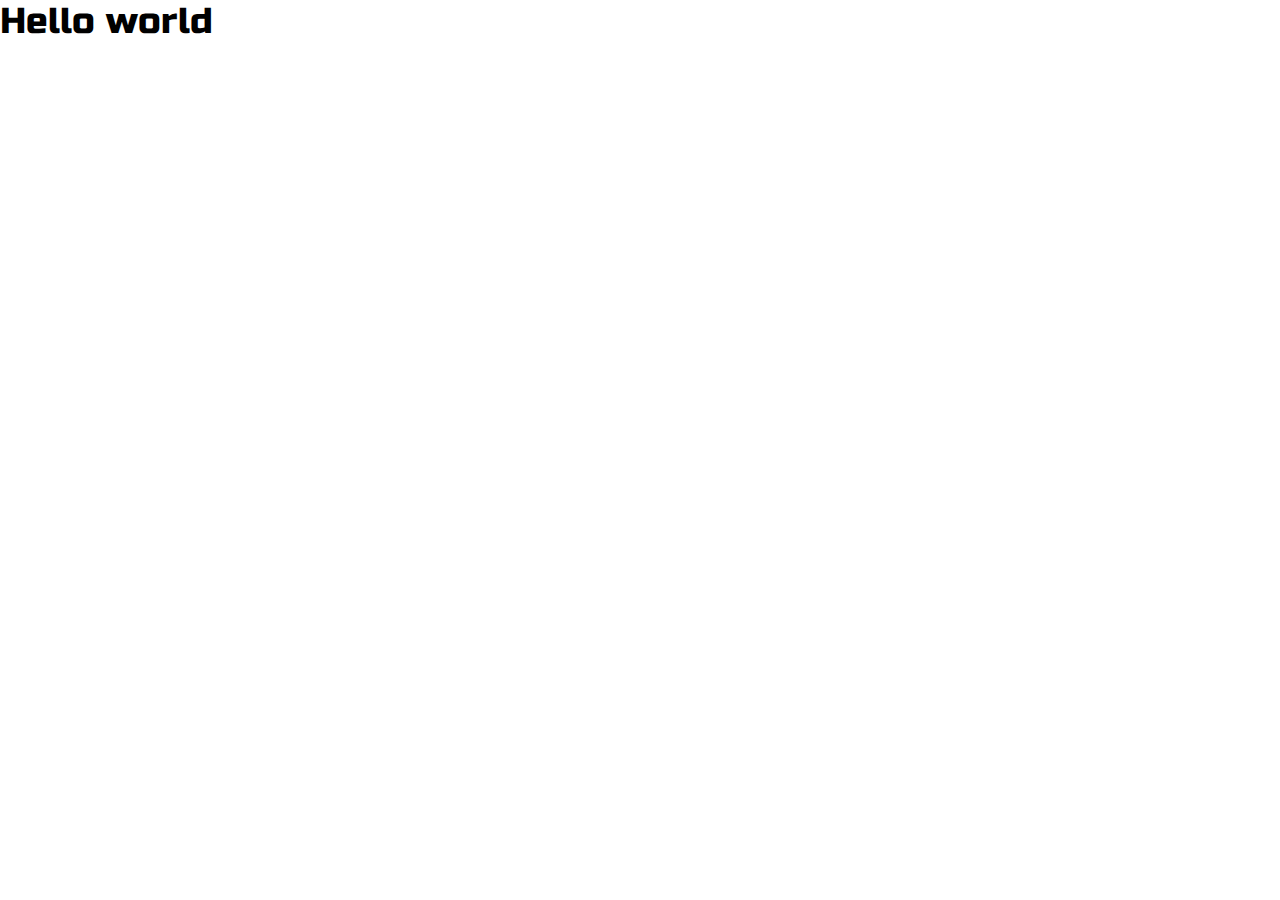
==== index.html @ 77eac15f "jdkdudj" ====
<!DOCTYPE html>
<html lang="es">

<head>
    <meta charset="UTF-8">
    <meta name="viewport"
        content="width=device-width, user-scalable=no, initial-scale=1.0, maximum-scale=1.0, minimum-scale=1.0">
    <link rel="stylesheet" href="./icon/css/fontello.css">
    <link rel="stylesheet" href="./style.css">
    
    <link rel="shortcut icon" href="./Imagenes/favicon.png">
    <link href="https://fonts.googleapis.com/css2?family=Russo+One&display=swap" rel="stylesheet">
    <title>Escritura Creativa</title>
    

</head>

<body>
<h1> Hello world </h1>
</body>
</html>
---- style.css ----
* {
    margin: 0;
    padding: 0;
    box-sizing: border-box;
    font-family: 'Russo One', sans-serif;

}
html {
    font-size: 18px;
    
}


h1 {
  font-weight: 500;
}
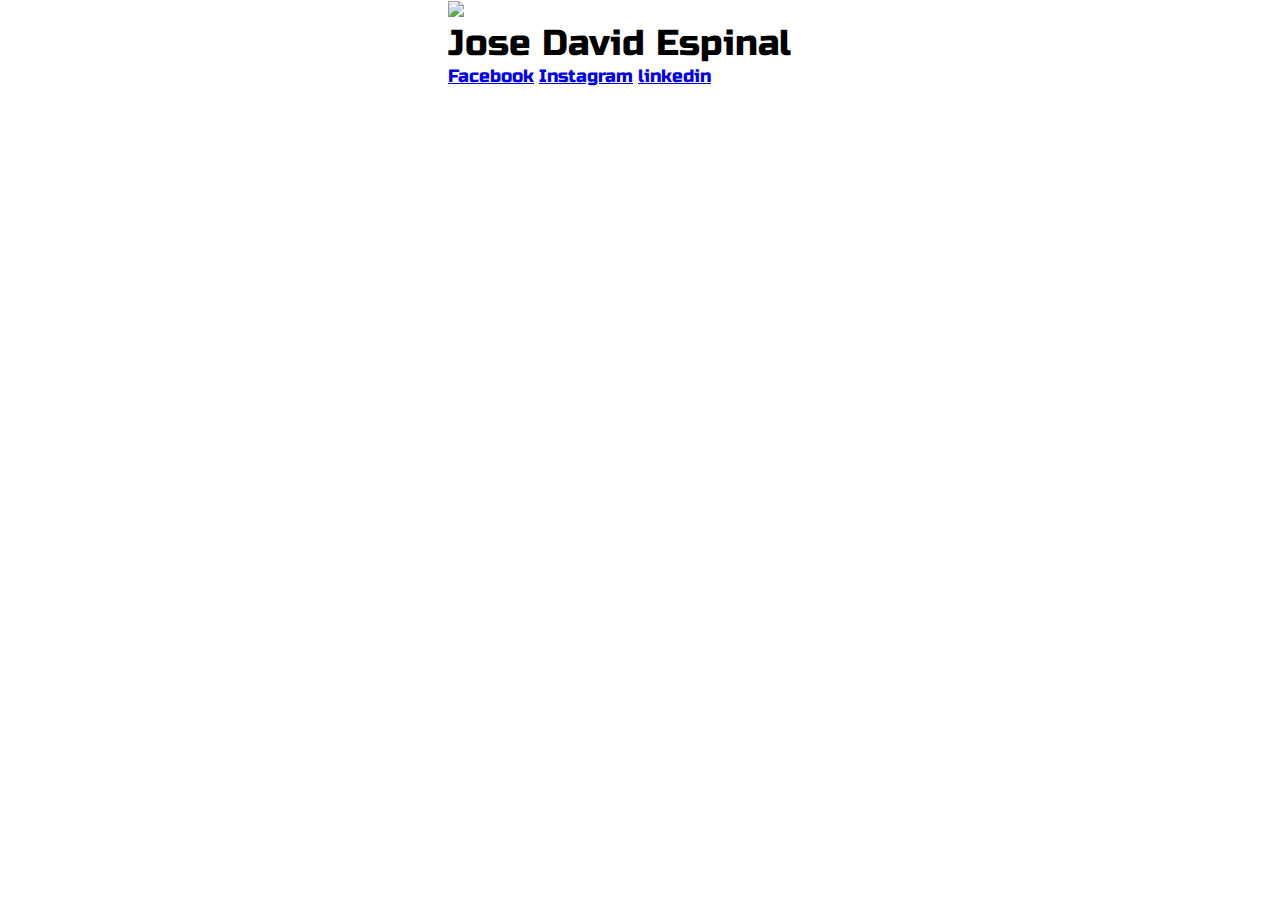
==== commit f5455724: "si" ====
--- a/index.html
+++ b/index.html
@@ -16,6 +16,15 @@
 </head>
 
 <body>
-<h1> Hello world </h1>
+<div class="content">
+<img src="https://mundomagico.com.co/cdn/shop/files/AZUL_7_11zon_1800x.webp?v=1725738763">
+<h1> Jose David Espinal </h1>
+<div class="redes">
+    <a href="facebook">Facebook</a>
+    <a href="instagram">Instagram</a>
+    <a href="linkedIn">linkedin</a>
+</div>
+</div>
+
 </body>
 </html>--- a/style.css
+++ b/style.css
@@ -15,3 +15,7 @@
   font-weight: 500;
 }
 
+.content {
+	margin: 0 auto;
+	width: 30%;
+}
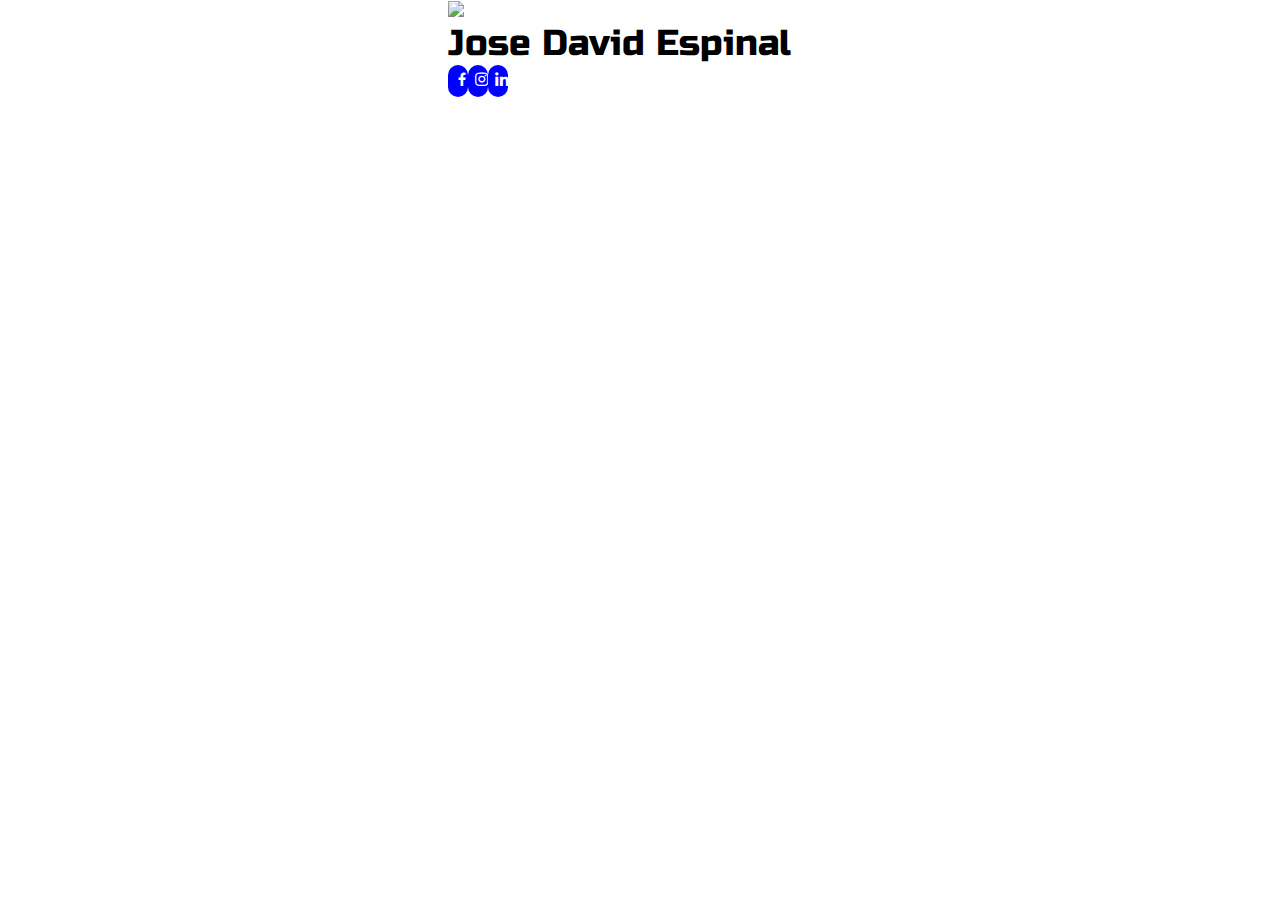
==== commit 285ad282: "stilos en progreso" ====
--- a/index.html
+++ b/index.html
@@ -5,10 +5,8 @@
     <meta charset="UTF-8">
     <meta name="viewport"
         content="width=device-width, user-scalable=no, initial-scale=1.0, maximum-scale=1.0, minimum-scale=1.0">
-    <link rel="stylesheet" href="./icon/css/fontello.css">
     <link rel="stylesheet" href="./style.css">
-    
-    <link rel="shortcut icon" href="./Imagenes/favicon.png">
+    <link href='https://unpkg.com/boxicons@2.1.4/css/boxicons.min.css' rel='stylesheet'>
     <link href="https://fonts.googleapis.com/css2?family=Russo+One&display=swap" rel="stylesheet">
     <title>Escritura Creativa</title>
     
@@ -20,9 +18,9 @@
 <img src="https://mundomagico.com.co/cdn/shop/files/AZUL_7_11zon_1800x.webp?v=1725738763">
 <h1> Jose David Espinal </h1>
 <div class="redes">
-    <a href="facebook">Facebook</a>
-    <a href="instagram">Instagram</a>
-    <a href="linkedIn">linkedin</a>
+    <a href="facebook"><i class='bx bxl-facebook'></i></a>
+    <a href="instagram"><i class='bx bxl-instagram'></i></a>
+    <a href="linkedIn"><i class='bx bxl-linkedin'></i></a>
 </div>
 </div>
 
--- a/style.css
+++ b/style.css
@@ -9,7 +9,10 @@
     font-size: 18px;
     
 }
+img {
+  width: 100%;
 
+}
 
 h1 {
   font-weight: 500;
@@ -19,3 +22,23 @@
 	margin: 0 auto;
 	width: 30%;
 }
+
+.redes {
+	display: flex;
+	width: 100%;
+
+}
+
+.redes a {
+	padding: 5px 5px;
+	border-radius: 10px;
+	background: blue;
+	text-decoration: none;
+}
+
+.redes a i {
+	color: white;
+	width: 10px;
+	heigth: 10px;
+	
+}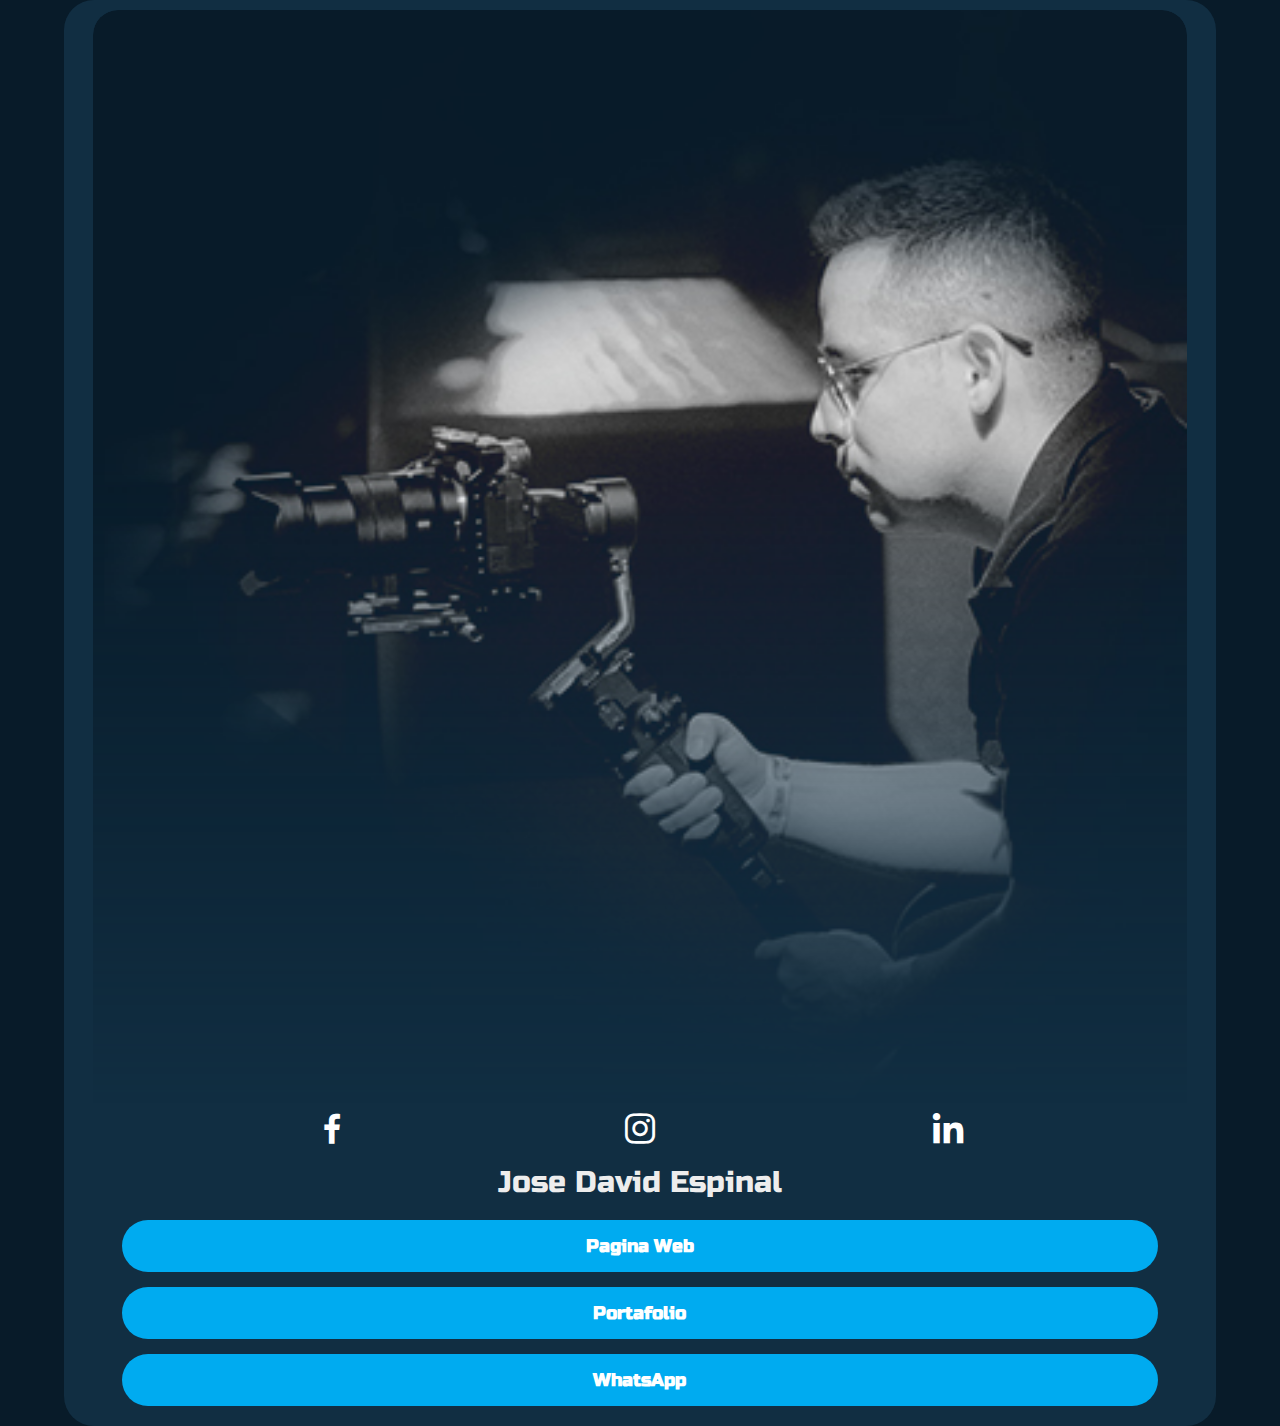
==== commit 3edabe63: "version 1.0" ====
--- a/index.html
+++ b/index.html
@@ -8,19 +8,24 @@
     <link rel="stylesheet" href="./style.css">
     <link href='https://unpkg.com/boxicons@2.1.4/css/boxicons.min.css' rel='stylesheet'>
     <link href="https://fonts.googleapis.com/css2?family=Russo+One&display=swap" rel="stylesheet">
-    <title>Escritura Creativa</title>
+    <title>Redes Jose David Espinal</title>
     
 
 </head>
 
 <body>
 <div class="content">
-<img src="https://mundomagico.com.co/cdn/shop/files/AZUL_7_11zon_1800x.webp?v=1725738763">
-<h1> Jose David Espinal </h1>
+<img src="/images/about.jpg">
 <div class="redes">
-    <a href="facebook"><i class='bx bxl-facebook'></i></a>
-    <a href="instagram"><i class='bx bxl-instagram'></i></a>
-    <a href="linkedIn"><i class='bx bxl-linkedin'></i></a>
+    <a href="https://www.facebook.com/share/1DHUbuc1K4/?mibextid=wwXIfr"><i class='bx bxl-facebook'></i></a>
+    <a href="https://www.instagram.com/josedavid_ec"><i class='bx bxl-instagram'></i></a>
+    <a href="https://www.linkedin.com/in/josedavidec"><i class='bx bxl-linkedin'></i></a>
+</div>
+<h1>Jose David Espinal</h1>
+<div class="links">
+    <a href="https://josedavidec.com"><h2>Pagina Web</h2></a>
+    <a href="https://josedavidec.com/portafolio"><h2>Portafolio</h2></a>
+    <a href="https://wa.me/573128225056"><h2>WhatsApp</h2></a>
 </div>
 </div>
 
--- a/style.css
+++ b/style.css
@@ -5,40 +5,93 @@
     font-family: 'Russo One', sans-serif;
 
 }
+
+:root {
+    --bg-color: #081b29;
+    --second-bg-color: #112e42;
+    --text-color: #ededed;
+    --main-color: #00abf0;
+}
+
 html {
     font-size: 18px;
     
 }
+
+body {
+    background: var(--bg-color);
+}
+
 img {
-  width: 100%;
-
+  width: 95%;
+  margin: 0 auto;
+  display: block;
+  border-radius: 25px 25px 0 0;
+  margin-top: 10px;
+   -webkit-mask-image: linear-gradient(to top, rgba(0, 0, 0, 0) 0%, rgba(0, 0, 0, 1) 60%);
+    mask-image: linear-gradient(to top, rgba(0, 0, 0, 0) 0%, rgba(0, 0, 0, 1) 60%);
 }
 
 h1 {
+  color: var(--text-color);
+  margin-top: 10px;
+  margin-bottom: 20px;
   font-weight: 500;
+  font-size: 30px;
+  text-align: center;
 }
 
 .content {
 	margin: 0 auto;
-	width: 30%;
+	width: 90%;
+	background: var(--second-bg-color);
+	border-radius: 30px;
+	overflow: hidden;
 }
 
 .redes {
 	display: flex;
 	width: 100%;
+	gap: 15px;
+	justify-content: space-evenly;
 
 }
 
 .redes a {
-	padding: 5px 5px;
-	border-radius: 10px;
-	background: blue;
-	text-decoration: none;
+    display: flex;
+    align-items: center;
+    justify-content: center; /* Centra el contenido del enlace */
+    padding: 10px;
+    border-radius: 50px;
+    text-decoration: none;
+    width: 50px; /* Ajusta según el tamaño deseado */
+    height: 50px;
 }
 
 .redes a i {
-	color: white;
-	width: 10px;
-	heigth: 10px;
-	
+    color: white;
+    font-size: 40px; /* Ajusta el tamaño del ícono */
+}
+
+.links {
+    margin: 0 auto;
+    display: flex;
+    flex-direction: column;
+    width: 90%;
+    gap: 15px;
+    margin-bottom: 20px;
+    
+}
+
+.links a {
+    padding: 15px;
+    text-decoration: none;
+    background: var(--main-color);
+    border-radius: 50px;
+} 
+
+.links a h2 {
+    text-align: center;
+    color: white;
+    font-size: 18px;
 }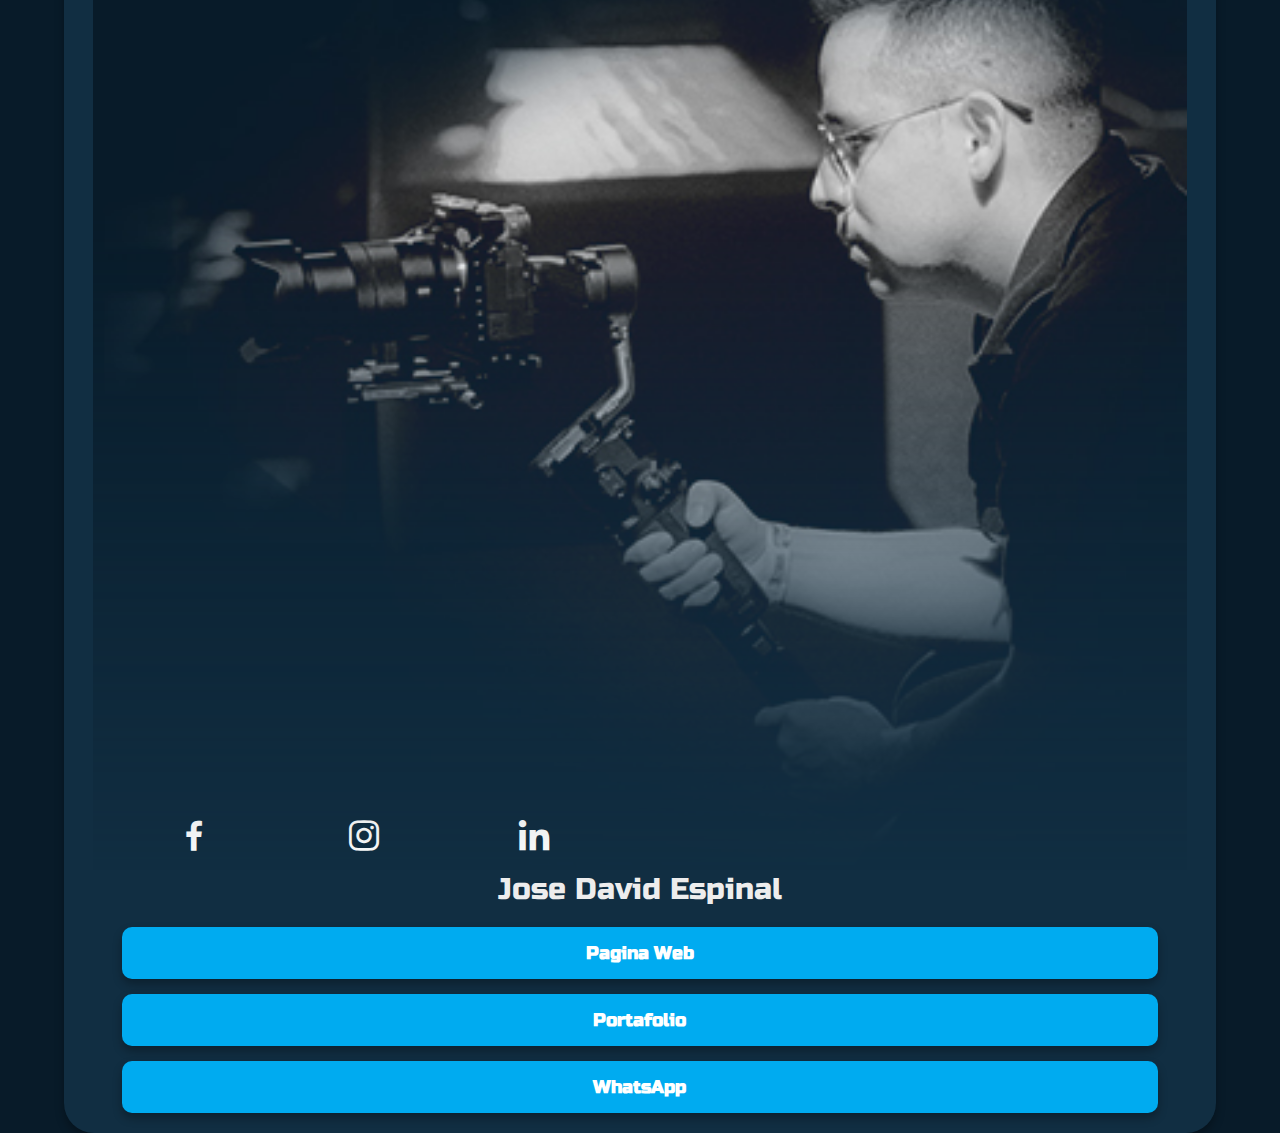
==== commit 254e0129: "1.5" ====
--- a/index.html
+++ b/index.html
@@ -5,6 +5,7 @@
     <meta charset="UTF-8">
     <meta name="viewport"
         content="width=device-width, user-scalable=no, initial-scale=1.0, maximum-scale=1.0, minimum-scale=1.0">
+ <meta name="description" content="Página de redes y contacto de Jose David Espinal. Conoce mi portafolio, sitio web y formas de contacto.">
     <link rel="stylesheet" href="./style.css">
     <link href='https://unpkg.com/boxicons@2.1.4/css/boxicons.min.css' rel='stylesheet'>
     <link href="https://fonts.googleapis.com/css2?family=Russo+One&display=swap" rel="stylesheet">
--- a/style.css
+++ b/style.css
@@ -20,7 +20,12 @@
 
 body {
     background: var(--bg-color);
+    display: grid;
+    place-items: center;
+    height: 100vh;
+    
 }
+
 
 img {
   width: 95%;
@@ -42,18 +47,23 @@
 }
 
 .content {
+    margin-top: 10px;
 	margin: 0 auto;
 	width: 90%;
 	background: var(--second-bg-color);
 	border-radius: 30px;
 	overflow: hidden;
+    box-shadow: 0 5px 10px rgba(0, 0, 0, 0.3); /* Sombra abajo */
+    transition: transform 0.2s, box-shadow 0.2s; /* Efecto suave */
 }
 
 .redes {
+    margin-top: -60px;
 	display: flex;
 	width: 100%;
 	gap: 15px;
 	justify-content: space-evenly;
+	max-width: 600px;
 
 }
 
@@ -66,6 +76,11 @@
     text-decoration: none;
     width: 50px; /* Ajusta según el tamaño deseado */
     height: 50px;
+}
+
+.redes a:hover {
+    transform: scale(1.05);
+    transition: transform 0.2s;
 }
 
 .redes a i {
@@ -87,8 +102,15 @@
     padding: 15px;
     text-decoration: none;
     background: var(--main-color);
-    border-radius: 50px;
-} 
+    border-radius: 10px;
+    box-shadow: 0 5px 10px rgba(0, 0, 0, 0.3); /* Sombra abajo */
+    transition: transform 0.2s, box-shadow 0.2s; /* Efecto suave */
+}
+
+.links a:hover {
+    transform: translateY(-2px); /* Eleva un poco el botón */
+    box-shadow: 0 8px 15px rgba(0, 0, 0, 0.4); /* Sombra más intensa */
+}
 
 .links a h2 {
     text-align: center;
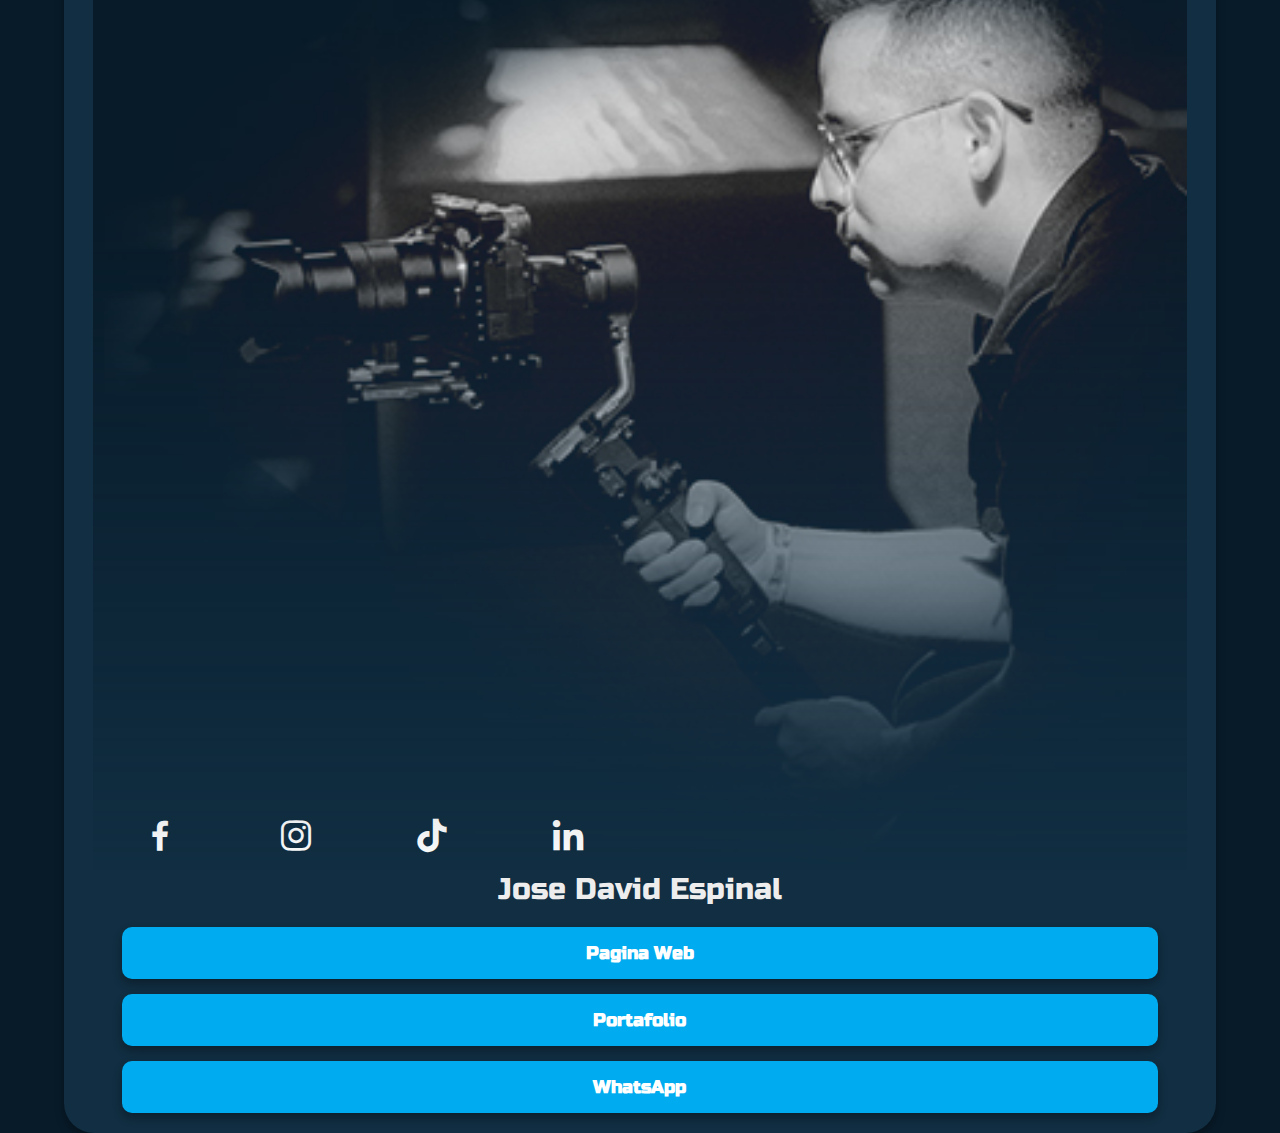
==== commit 1dad79af: "versión 1.6" ====
--- a/index.html
+++ b/index.html
@@ -20,7 +20,9 @@
 <div class="redes">
     <a href="https://www.facebook.com/share/1DHUbuc1K4/?mibextid=wwXIfr"><i class='bx bxl-facebook'></i></a>
     <a href="https://www.instagram.com/josedavid_ec"><i class='bx bxl-instagram'></i></a>
+    <a href="https://www.tiktok.com/@josedavid_ec"><i class='bx bxl-tiktok'></i></a>
     <a href="https://www.linkedin.com/in/josedavidec"><i class='bx bxl-linkedin'></i></a>
+    
 </div>
 <h1>Jose David Espinal</h1>
 <div class="links">
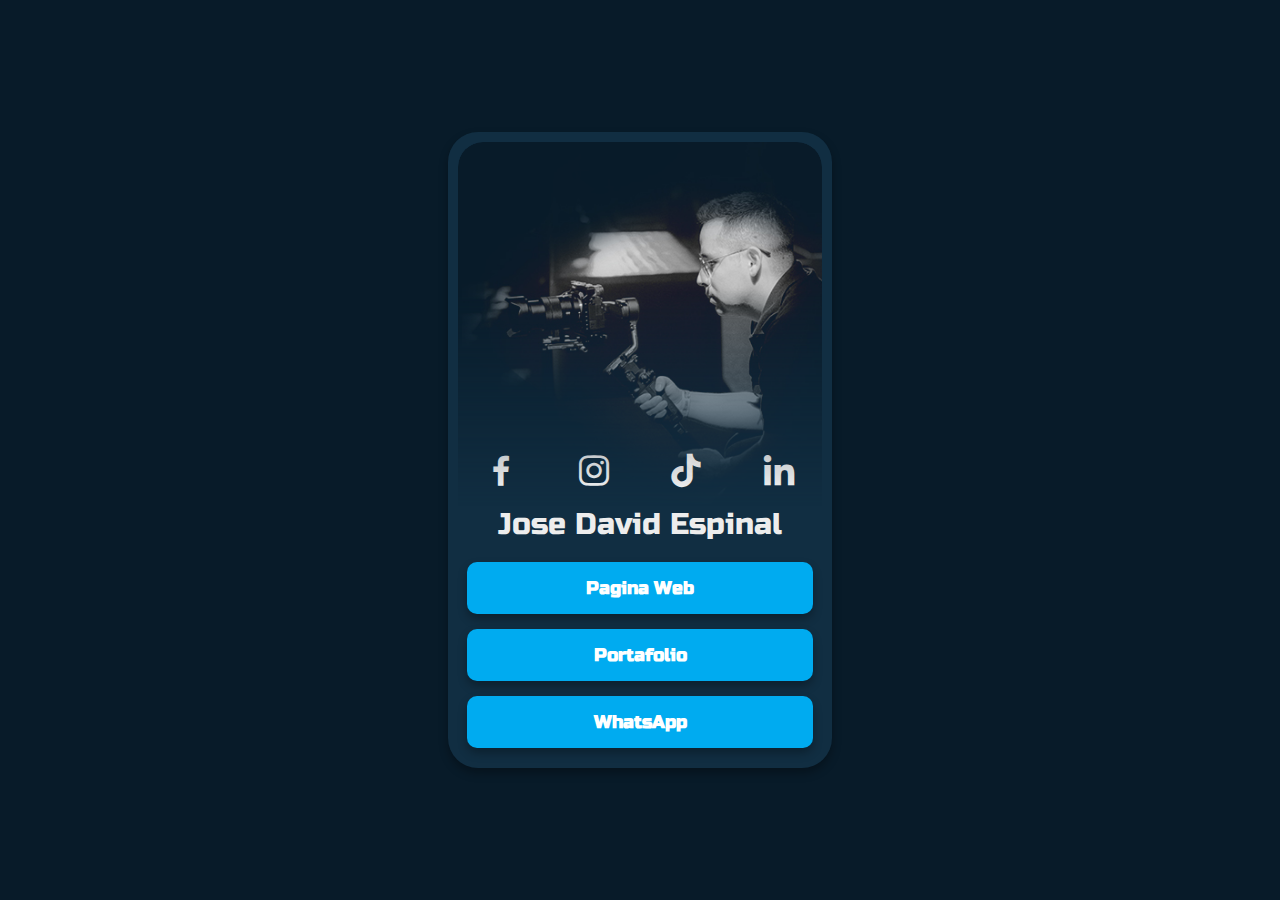
==== commit 47c00a1d: "add favicon" ====
--- a/index.html
+++ b/index.html
@@ -10,6 +10,7 @@
     <link href='https://unpkg.com/boxicons@2.1.4/css/boxicons.min.css' rel='stylesheet'>
     <link href="https://fonts.googleapis.com/css2?family=Russo+One&display=swap" rel="stylesheet">
     <title>Redes Jose David Espinal</title>
+    <link rel="icon" href="/images/favicon.ico">
     
 
 </head>
--- a/style.css
+++ b/style.css
@@ -49,7 +49,7 @@
 .content {
     margin-top: 10px;
 	margin: 0 auto;
-	width: 90%;
+	width: 30%;
 	background: var(--second-bg-color);
 	border-radius: 30px;
 	overflow: hidden;
@@ -116,4 +116,29 @@
     text-align: center;
     color: white;
     font-size: 18px;
+}
+@media screen and (min-width: 320px) {
+    .content {
+        width: 90%;
+    }
+    
+}
+@media screen and (min-width: 768px) {
+    .content {
+        width: 90%;
+    }
+    
+}
+@media screen and (min-width: 1024px) {
+    .content {
+        width: 60%;
+    }
+    
+}
+
+@media screen and (min-width: 1200px) {
+    .content {
+        width: 30%;
+    }
+    
 }